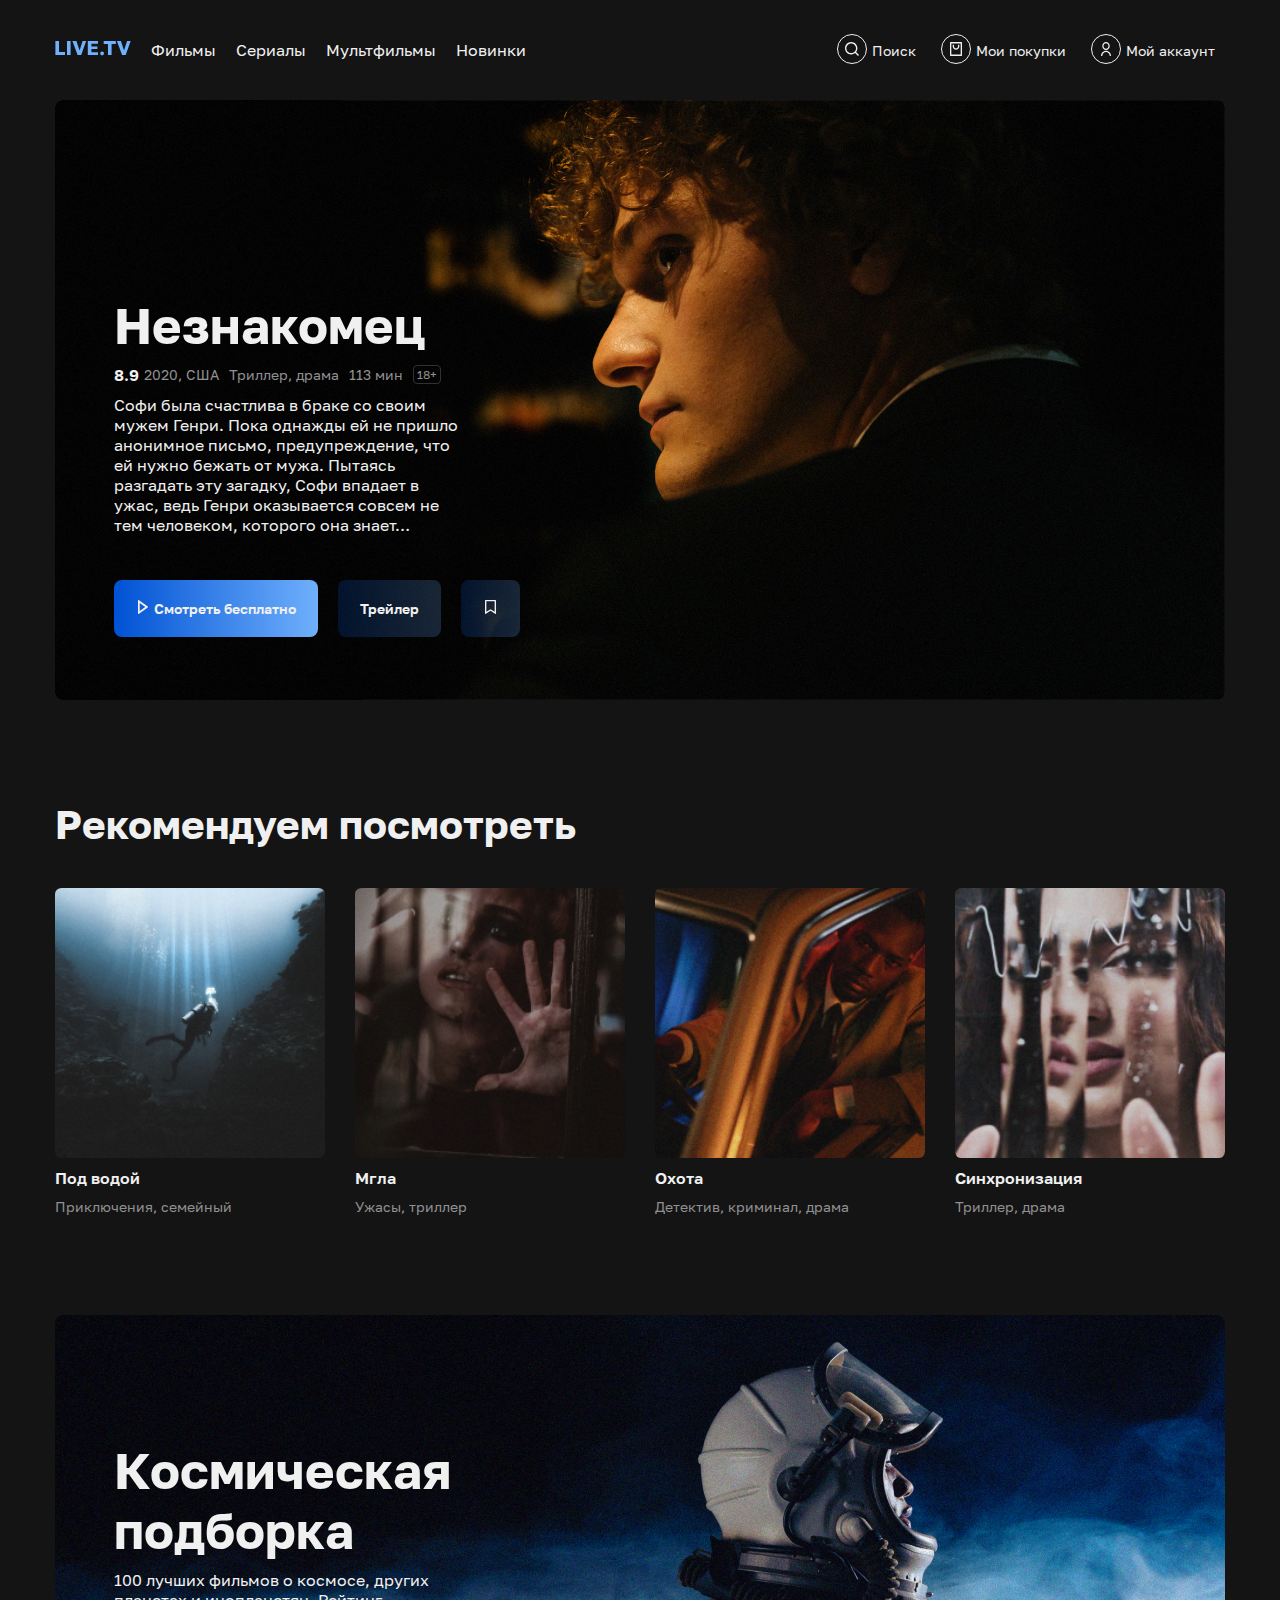
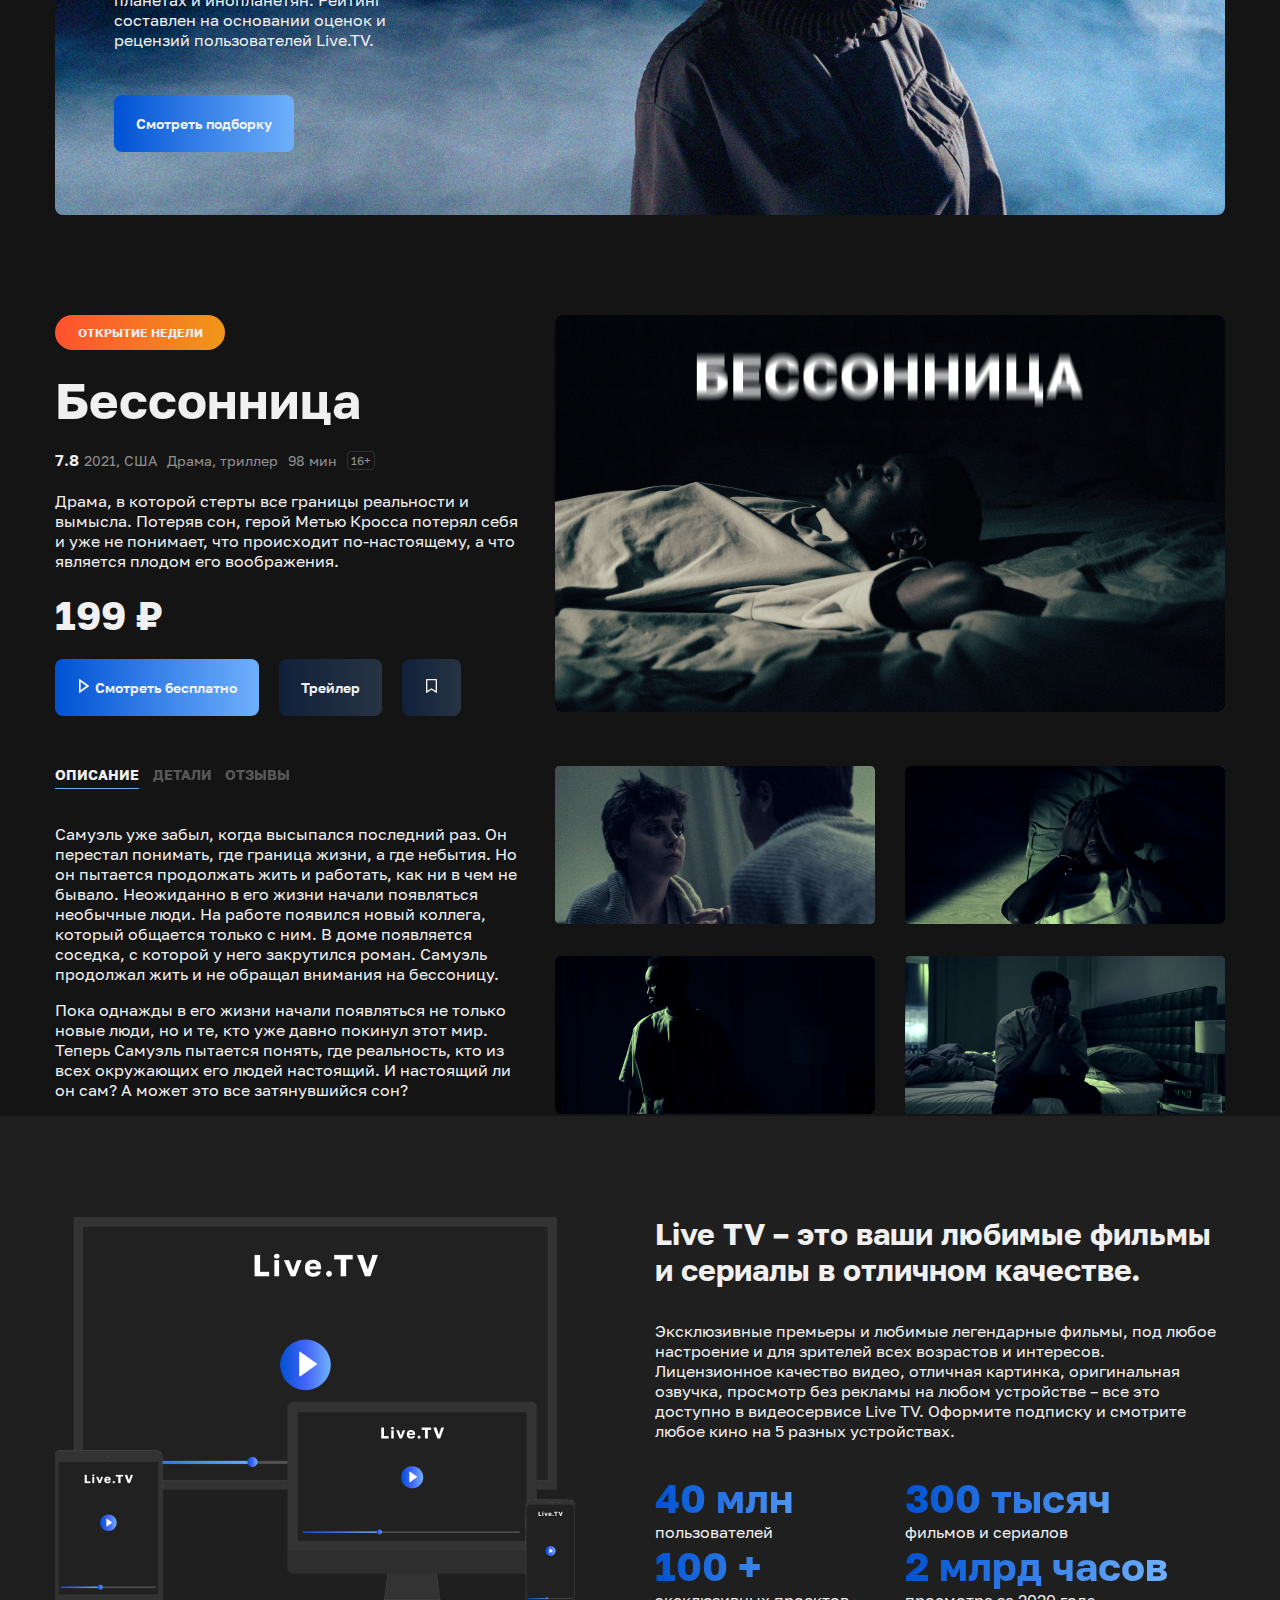
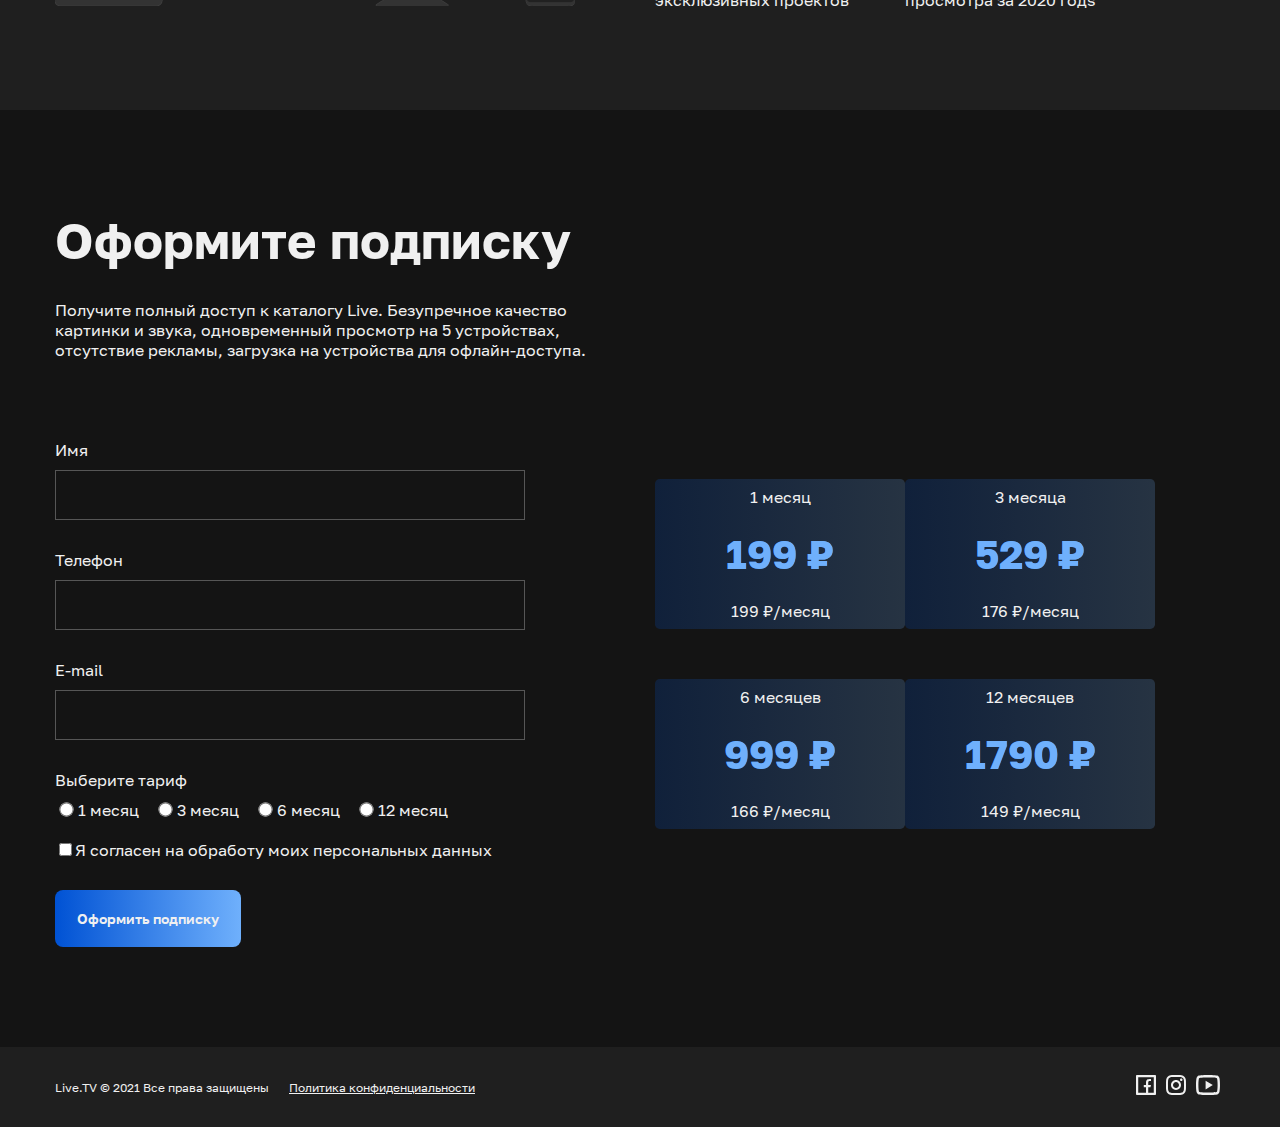
==== index.html @ 361237a5 "5" ====
<!doctype html>
<html lang="en">
<head>
    <meta charset="UTF-8">
    <meta name="viewport"
          content="width=device-width, user-scalable=no, initial-scale=1.0, maximum-scale=1.0, minimum-scale=1.0">
    <meta http-equiv="X-UA-Compatible" content="ie=edge">
    <link rel="stylesheet" href="./assets/css/style.css">
    <title>Document</title>
</head>
<body>

<div class="wrapper">

    <div class="header">
        <div class="container navbar d-flex align-items-center justify-content-between">
            <div class="navigation d-flex align-items-center">
                <div class="brand d-flex align-items-center">
                    <a href="#"><img src="/assets/img/Live.TV.svg" alt=""></a>
                </div>
                <div class="nav-links d-flex align-items-center">
                    <a href="#" class="nav-link">Фильмы</a>
                    <a href="#" class="nav-link">Сериалы</a>
                    <a href="#" class="nav-link">Мультфильмы</a>
                    <a href="#" class="nav-link">Новинки</a>
                </div>
            </div>
            <div class="navigation-buttons d-flex align-items-center">

                <a href="" class="nav-button d-flex align-items-center">
                    <span class="icon">
                        <img src="/assets/img/search.svg">
                    </span>
                    <span>Поиск</span>
                </a>

                <a href="" class="nav-button d-flex align-items-center">
                    <span class="icon">
                        <img src="/assets/img/bag.svg">
                    </span>
                    <span>Мои покупки</span>
                </a>

                <a href="" class="nav-button d-flex align-items-center">
                    <span class="icon">
                        <img src="/assets/img/account.svg">
                    </span>
                    <span>Мой аккаунт</span>
                </a>

            </div>
        </div>
    </div>

    <main>

        <div class="container">
            <div class="big-film-info d-flex flex-column-rev">
                <div class="w30 d-flex flex-column big-film-info-container">
                    <div class="big-film-info-title">
                        Незнакомец
                    </div>

                    <div class="big-film-info-ch d-flex">
                        <div class="rating d-flex ">
                            8.9
                        </div>
                        <div class="data d-flex align-items-center">
                            <div class="data-text">
                                2020, США
                            </div>
                            <div class="data-text">
                                Триллер, драма
                            </div>
                            <div class="data-text">
                                113 мин
                            </div>
                            <div class="age">
                                <div class="data-text">
                                    18+
                                </div>
                            </div>
                        </div>
                    </div>

                    <div class="big-film-info-about">
                        Софи была счастлива в браке со своим мужем Генри. Пока однажды ей не пришло анонимное письмо,
                        предупреждение, что ей нужно бежать от мужа. Пытаясь разгадать эту загадку, Софи впадает в ужас,
                        ведь Генри оказывается совсем не тем человеком, которого она знает…
                    </div>

                    <div class="big-film-info-buttons d-flex mt4">
                        <a href="#" class="button watch"> <img src="/assets/img/play.svg"> Смотреть бесплатно</a>
                        <a href="#" class="button dark-button">Трейлер</a>
                        <a href="#" class="button dark-button"><img src="/assets/img/bookmark.svg"></a>
                    </div>

                </div>
            </div>
        </div>

        <div class="container mt100">
            <div class="suggestion-tittle">
                Рекомендуем посмотреть
            </div>
            <div class="suggestions d-flex justify-content-between mt4">
                <div class="suggestion d-flex flex-column">
                    <img src="/assets/img/2.jpg" alt="" class="suggestion-image">
                    <div class="suggestion-name mt1">Под водой</div>
                    <div class="suggestion-genre data-text mt1">Приключения, семейный</div>
                </div>

                <div class="suggestion d-flex flex-column">
                    <img src="/assets/img/3.jpg" alt="" class="suggestion-image">
                    <div class="suggestion-name mt1">Мгла</div>
                    <div class="suggestion-genre data-text mt1">Ужасы, триллер</div>
                </div>

                <div class="suggestion d-flex flex-column">
                    <img src="/assets/img/4.jpg" alt="" class="suggestion-image">
                    <div class="suggestion-name mt1">Охота</div>
                    <div class="suggestion-genre data-text mt1">Детектив, криминал, драма</div>
                </div>

                <div class="suggestion d-flex flex-column">
                    <img src="/assets/img/5.jpg" alt="" class="suggestion-image">
                    <div class="suggestion-name mt1">Синхронизация</div>
                    <div class="suggestion-genre data-text mt1">Триллер, драма</div>
                </div>

            </div>
        </div>

        <div class="container mt100">
            <div class="big-film-info-2 d-flex flex-column-rev">
                <div class="w30 d-flex flex-column big-film-info-container">
                    <div class="big-film-info-title">
                        Космическая подборка
                    </div>

                    <div class="big-film-info-about">
                        100 лучших фильмов о космосе, других планетах
                        и инопланетян. Рейтинг составлен на основании
                        оценок и рецензий пользователей Live.TV.
                    </div>

                    <div class="big-film-info-buttons d-flex mt4">
                        <a href="#" class="button watch">Смотреть подборку</a>
                    </div>
                </div>
            </div>
        </div>

        <div class="container mt100">
            <div class="weekly-film">
                <div class="weekly-film-main d-flex justify-content-between">
                    <div class="weekly-film-main-short-description d-flex flex-column justify-content-between">

                        <div class="status">
                            ОТКРЫТИЕ НЕДЕЛИ
                        </div>

                        <div class="big-film-info-title">
                            Бессонница
                        </div>

                        <div class="big-film-info-ch d-flex ">
                            <div class="rating d-flex ">
                                7.8
                            </div>
                            <div class="data d-flex align-items-center">
                                <div class="data-text">
                                    2021, США
                                </div>
                                <div class="data-text">
                                    Драма, триллер
                                </div>
                                <div class="data-text">
                                    98 мин
                                </div>
                                <div class="age">
                                    <div class="data-text">
                                        16+
                                    </div>
                                </div>
                            </div>
                        </div>

                        <div class="big-film-info-about">
                            Драма, в которой стерты все границы реальности
                            и вымысла. Потеряв сон, герой Метью Кросса потерял
                            себя и уже не понимает, что происходит по-настоящему,
                            а что является плодом его воображения.
                        </div>

                        <div class="weekly-film-price">
                            199 ₽
                        </div>

                        <div class="big-film-info-buttons d-flex">
                            <a href="#" class="button watch"> <img src="/assets/img/play.svg"> Смотреть бесплатно</a>
                            <a href="#" class="button dark-button">Трейлер</a>
                            <a href="#" class="button dark-button"><img src="/assets/img/bookmark.svg"></a>
                        </div>

                    </div>

                    <div class="weekly-film-main-img">
                        <img src="/assets/img/7.jpg">
                    </div>

                </div>

                <div class="weekly-film-description d-flex justify-content-between mt5">
                    <div class="weekly-film-main-short-description d-flex flex-column justify-content-between">

                        <div class="description-toggle d-flex justify-content-between">
                            <div class="toggle-text active">
                                ОПИСАНИЕ
                            </div>
                            <div class="toggle-text inactive">
                                ДЕТАЛИ
                            </div>
                            <div class="toggle-text inactive">
                                ОТЗЫВЫ
                            </div>
                        </div>

                        <div class="big-film-info-about">
                            <p>Самуэль уже забыл, когда высыпался последний раз. Он перестал понимать, где граница
                                жизни, а
                                где небытия. Но он пытается продолжать жить и работать, как ни в чем не бывало.
                                Неожиданно в
                                его жизни начали появляться необычные люди. На работе появился новый коллега, который
                                общается только с ним. В доме появляется соседка, с которой у него закрутился роман.
                                Самуэль
                                продолжал жить и не обращал внимания на бессоницу.</p>
                            <p>Пока однажды в его жизни начали появляться не только новые люди, но и те, кто уже давно
                                покинул этот мир. Теперь Самуэль пытается понять, где реальность, кто из всех окружающих
                                его
                                людей настоящий. И настоящий ли он сам? А может это все затянувшийся сон?</p>
                        </div>

                    </div>

                    <div class="weekly-film-image-group d-flex flex-wrap justify-content-between">
                        <div class="image-card">
                            <img src="/assets/img/8.jpg">
                        </div>

                        <div class="image-card">
                            <img src="/assets/img/9.jpg">
                        </div>

                        <div class="image-card mt3">
                            <img src="/assets/img/10.jpg">
                        </div>

                        <div class="image-card mt3">
                            <img src="/assets/img/11.jpg">
                        </div>

                    </div>
                </div>

            </div>
        </div>

        <div class="container-fluid bg-gray d-flex justify-content-center">
            <div class="container mt100 mb100">
                <div class="weekly-film-main d-flex justify-content-between">

                    <div class="livetv-img">
                        <img src="/assets/img/12.png">
                    </div>


                    <div class="livetv d-flex flex-column justify-content-between">

                        <div class="livetv-about">
                            Live TV – это ваши любимые фильмы
                            и сериалы в отличном качестве.
                        </div>

                        <div class="big-film-info-about">
                            Эксклюзивные премьеры и любимые легендарные фильмы, под любое настроение и для зрителей всех
                            возрастов и интересов. Лицензионное качество видео, отличная картинка, оригинальная озвучка,
                            просмотр без рекламы на любом устройстве – все это доступно в видеосервисе Live TV. Оформите
                            подписку и смотрите любое кино на 5 разных устройствах.
                        </div>

                        <div class="livetv-color-texts d-flex justify-content-between">
                            <div class="livetv-text-col d-flex flex-column">

                                <div class="livetv-color-text-block d-flex flex-column">
                                    <div class="livetv-color-text">
                                        40 млн
                                    </div>
                                    <div class="subtext">
                                        пользователей
                                    </div>
                                </div>

                                <div class="livetv-color-text-block d-flex flex-column">
                                    <div class="livetv-color-text">
                                        100 +
                                    </div>
                                    <div class="subtext">
                                        эксклюзивных проектов
                                    </div>
                                </div>

                            </div>
                            <div class="livetv-text-col d-flex flex-column">

                                <div class="livetv-color-text-block d-flex flex-column">
                                    <div class="livetv-color-text">
                                        300 тысяч
                                    </div>
                                    <div class="subtext">
                                        фильмов и сериалов
                                    </div>
                                </div>

                                <div class="livetv-color-text-block d-flex flex-column">
                                    <div class="livetv-color-text">
                                        2 млрд часов
                                    </div>
                                    <div class="subtext">
                                        просмотра за 2020 годs
                                    </div>
                                </div>

                            </div>
                        </div>


                    </div>

                </div>
            </div>
        </div>

        <div class="container mt100 ">
            <div class="big-film-info-title">
                Оформите подписку
            </div>

            <div class="big-film-info-about subscribe-text mt3">
                Получите полный доступ к каталогу Live. Безупречное качество
                картинки и звука, одновременный просмотр на 5 устройствах,
                отсутствие рекламы, загрузка на устройства для офлайн-доступа.
            </div>


            <div class="subscribe d-flex justify-content-between mt5">
                <div class="subscribe-form">
                    <form action="" class="d-flex flex-column">
                        <label class="mt3">Имя</label>
                        <input type="text" class="mt1">

                        <label class="mt3">Телефон</label>
                        <input type="text" class="mt1">

                        <label class="mt3">E-mail</label>
                        <input type="text" class="mt1">

                        <label class="mt3">Выберите тариф</label>

                        <div class="radios d-flex mt1">
                            <div class="radio-group d-flex">
                                <label><input type="radio" name="1">1 месяц</label>
                            </div>

                            <div class="radio-group d-flex">
                                <label><input type="radio" name="1">3 месяц</label>
                            </div>

                            <div class="radio-group d-flex">
                                <label><input type="radio" name="1">6 месяц</label>
                            </div>

                            <div class="radio-group d-flex">
                                <label><input type="radio" name="1">12 месяц</label>
                            </div>

                        </div>

                        <div class="personal-data mt2">
                            <div class="radio-group d-flex">
                                <label><input type="checkbox" name="1">Я согласен на обработу моих персональных данных</label>
                            </div>
                        </div>

                        <div class="big-film-info-buttons d-flex mt3">
                            <a href="#" class="button watch">Оформить подписку</a>
                        </div>
                    </form>
                </div>

                <div class="subscribe-price d-flex align-items-center">

                    <div class="d-flex justify-content-between">
                        <div class="livetv-text-col d-flex flex-column">

                            <div class="livetv-color-text-block subscribe-prices d-flex flex-column">
                                <div class="subtext">
                                    1 месяц
                                </div>
                                <div class="livetv-color-text">
                                    199 ₽
                                </div>
                                <div class="subtext">
                                    199 ₽/месяц
                                </div>
                            </div>

                            <div class="livetv-color-text-block subscribe-prices d-flex flex-column">
                                <div class="subtext">
                                    6 месяцев
                                </div>
                                <div class="livetv-color-text">
                                    999 ₽
                                </div>
                                <div class="subtext">
                                    166 ₽/месяц
                                </div>
                            </div>

                        </div>
                        <div class="livetv-text-col d-flex flex-column">

                            <div class="livetv-color-text-block subscribe-prices d-flex flex-column">
                                <div class="subtext">
                                    3 месяца
                                </div>
                                <div class="livetv-color-text">
                                    529 ₽
                                </div>
                                <div class="subtext">
                                    176 ₽/месяц
                                </div>
                            </div>

                            <div class="livetv-color-text-block subscribe-prices d-flex flex-column">
                                <div class="subtext">
                                    12 месяцев
                                </div>
                                <div class="livetv-color-text">
                                    1790 ₽
                                </div>
                                <div class="subtext">
                                    149 ₽/месяц
                                </div>
                            </div>

                        </div>
                    </div>

                </div>
            </div>

        </div>

    </main>

    <div class="footer mt100">
        <div class="container d-flex align-items-center justify-content-between">
            <div class="texts d-flex">
                <div class="copyright">
                    Live.TV © 2021 Все права защищены
                </div>

                <div class="politics">
                    <a href="#" class="politics-link">
                        Политика конфиденциальности
                    </a>
                </div>
            </div>

            <div class="icons d-flex">
                <div class="icon">
                    <img src="assets/img/facebook.svg">
                </div>
                <div class="icon">
                    <img src="assets/img/instagram.svg">
                </div>
                <div class="icon">
                    <img src="assets/img/youtube.svg">
                </div>
            </div>
        </div>
    </div>

</div>

</body>
</html>
---- assets/css/style.css ----
@import url("fonts.css");

* {
    box-sizing: border-box;
}

body {
    padding: 0;
    margin: 0;
    background-color: #141414;
}

.container {
    width: 1170px;
}

.container-fluid {
    width: 100%;
}


.w30 {
    width: 430px;
}

.d-flex {
    display: flex;
}

.flex-column {
    flex-direction: column;
}

.flex-column-rev {
    flex-direction: column-reverse;
}

.justify-content-center {
    justify-content: center;
}

.justify-content-between {
    justify-content: space-between;
}

.align-items-center {
    align-items: center;
}

.align-items-stretch {
    align-items: stretch;
}

.flex-wrap {
    flex-wrap: wrap;
}

.mt1 {
    margin-top: 10px;
}

.mt2 {
    margin-top: 20px;
}

.mt3 {
    margin-top: 30px;
}

.mt4 {
    margin-top: 40px !important;
}

.mt100 {
    margin-top: 100px;
}

.mt5 {
    margin-top: 50px !important;
}

.mb100 {
    margin-bottom: 100px;
}

.bg-gray {
    background: #1f1f1f;
}

.wrapper {
    display: flex;
    flex-direction: column;
}

main {
    display: flex;
    flex-direction: column;
    align-items: center;
    flex-grow: 1;
    min-height: 100vh;
}

.header {
    display: flex;
    justify-content: center;
    flex-grow: 0;
    height: 100px;
}

.nav-link {
    text-decoration: none;
    color: #f0f0f0;
    font-size: 16px;
    margin: 0 10px;
    font-family: "Golos-Text_Regular";
}

.brand {
    margin-right: 10px;
}

.nav-button {
    text-decoration: none;
    color: #f0f0f0;
    font-size: 14px;
    margin: 0 10px;
    font-family: "Golos-Text_Regular";
}

.button > * {
    margin: 0 2px;
}

.footer {
    display: flex;
    justify-content: center;
    flex-grow: 0;
    height: 80px;
    background-color: #1f1f1f;
}

.texts * {
    color: #f0f0f0;
    font-size: 12px;
    margin-right: 20px;
    font-family: "Golos-Text_Regular";
}

.icon {
    margin: 0 5px;
    cursor: pointer;
}

.big-film-info {
    height: 600px;
    background-image: url("../img/1.jpg");
    border-radius: .5rem;
}

.big-film-info-container > * {
    margin: 5px 0;
}

.big-film-info-container {
    margin: 5%;
}

.big-film-info-title {
    font-family: "Golos-Text_Bold";
    font-size: 50px;
    color: #f0f0f0;
}

.rating {
    font-family: "Golos-Text_DemiBold";
    color: #f0f0f0;
}

.data > * {
    margin: 0 5px;
}

.data-text {
    font-family: "Golos-Text_Regular";
    font-size: 14px;
    color: #909090;
}

.age {
    border: 1px #313131 solid;
    border-radius: .25rem;
    padding: 1px 3px;

}

.age * {
    font-size: 12px;
}

.big-film-info-about {
    width: 80%;
    font-family: "Golos-Text_Regular";
    color: #f0f0f0;
}

.button {
    margin-right: 20px;
    text-decoration: none;
    color: #f0f0f0;
    font-family: "Golos-Text_DemiBold";
    font-size: 14px;
    padding: 20px 22px;
    background: linear-gradient(to right, #0052d4, #6fb0fc);
    border-radius: .5rem;
}

.dark-button {
    background: linear-gradient(to right, rgba(0, 82, 212, .2), rgba(111, 176, 252, .2)
    );
}

.suggestion-tittle {
    font-family: "Golos-Text_Bold";
    font-size: 40px;
    color: #f0f0f0;
}

.suggestions {
    flex-wrap: wrap;
}


.suggestion {
    width: 270px;
}

.suggestion-image {
    height: 270px;
    width: 100%;
    object-fit: cover;
    border-radius: .4rem;
}

.suggestion-name {
    font-family: "Golos-Text_DemiBold";
    font-size: 16px;
    color: #f0f0f0;
}

.big-film-info-2 {
    height: 500px;
    background-image: url("../img/6.jpg");
    border-radius: .5rem;
}

.weekly-film-main-short-description {
    width: 470px;
}

.weekly-film-main-img {
    width: 670px;
}

.weekly-film-main-img img {
    border-radius: .5rem;

}

.weekly-film .big-film-info-about {
    width: 100%;
}

.weekly-film-price {
    font-family: "Golos-Text_Bold";
    font-size: 40px;
    color: #f0f0f0;
}

.status {
    text-align: center;
    width: 170px;
    font-family: "Golos-Text_Bold";
    font-size: 12px;
    color: #f0f0f0;
    padding: 10px 20px;
    border-radius: 2rem;
    background: linear-gradient(to right, #ff512f, #f09719);
}

.description-toggle {
    width: 50%;
}

.toggle-text {
    padding-bottom: 5px;
    font-family: "Golos-Text_Bold";
    font-size: 14px;

    cursor: pointer;
}

.active {
    color: #f0f0f0;
    border-bottom: #6fb0fc solid 1px;
}

.inactive {
    color: #f0f0f0;
    opacity: .3;
}

.weekly-film-image-group {
    width: 670px;
}

.image-card {
    width: 320px;
    height: 160px;
}

.image-card img {
    object-fit: cover;
    border-radius: .3rem;
}

.livetv-about {

    font-family: "Golos-Text_Bold";
    font-size: 30px;
    color: #f0f0f0;
}

.livetv-color-text {
    font-family: "Golos-Text_Bold";
    font-size: 40px;
    background: linear-gradient(to right, #0052d4, #6fb0fc);
    -webkit-background-clip: text;
    -webkit-text-fill-color: transparent;
}

.subtext {
    font-family: "Golos-Text_Regular";
    color: #f0f0f0;
}

.livetv {
    width: 570px;
}

.livetv .big-film-info-about {
    width: 100%;
}

.livetv-color-texts {
    width: 90%;
}

.subscribe-text {
    width: 570px;
}

.subscribe-form {
    width: 470px;
}

.subscribe-price {
    width: 570px;
}

.subscribe-form label {
    font-family: "Golos-Text_Regular";
    color: #f0f0f0;
}

.subscribe-form input[type=text] {
    height: 50px;
    padding: 10px 20px;
    background: none;
    border: #565656 solid 1px;
    color: #f0f0f0;
    outline: none;
    transition: .1s;

}

.subscribe-form input[type=text]:focus {
    transition: .1s;
    transform: scale(1.05);
}

.radio-group {
    margin-right: 15px;
}

.subscribe-form input[type=radio] {
    accent-color: #f0f0f0;
    margin-right: 5px;
    transform: scale(1.1);
}

.subscribe-prices {
    display: flex;
    flex-direction: column;
    justify-content: space-between;
    align-items: center;
    background: linear-gradient(to right, rgba(0, 82, 212, .2), rgba(111, 176, 252, .2)
    );
    margin-bottom: 50px;
    padding: 8px;
    height: 150px;
    width: 250px;
    border-radius: .3rem;
}

.subscribe-prices > .livetv-color-text {
    text-align: center;
    -webkit-text-fill-color: #6fb0fc;
}

@media (max-width: 480px) {
    .container {
        justify-content: space-around;
        flex-wrap: wrap;
        padding: 0 5px;
        width: 100%;
    }

    .big-film-info {
        background-position: center;
    }

    .suggestions {
        justify-content: center;
    }

    .suggestion-tittle {
        text-align: center;
    }

    .suggestion {
        margin-top: 50px;
        width: 400px;
    }

    .suggestion-image {
        height: 400px;

    }

    .big-film-info-2 {
        background-position: center;
    }

    .weekly-film-main {
        flex-wrap: wrap;
    }

    .weekly-film-main-img img {
        width: 100%;
    }

    .big-film-info-buttons {
        justify-content: center;
    }


    .image-card {
        margin-top: 0 !important;
    }

    .livetv-color-texts {
        align-self: center;
    }

    .livetv-img img {
        width: 100%;
    }

    .weekly-film-description {
        flex-wrap: wrap;
    }


    .image-card {
        width: 100%;
        height: auto;
    }

    .image-card img {
        width: 100%;
        border-radius: 0.5rem;
    }

    .subscribe-text {
        width: 100%;
    }

    .big-film-info-title {
        text-align: center;
    }

    .subscribe {
        flex-wrap: wrap;
        flex-direction: column-reverse;
    }

    .subscribe-price {
        margin-top: 50px;
    }

    .subscribe-price {
        width: 100%;
    }

    .subscribe-prices {
        width: 225px;
    }

}
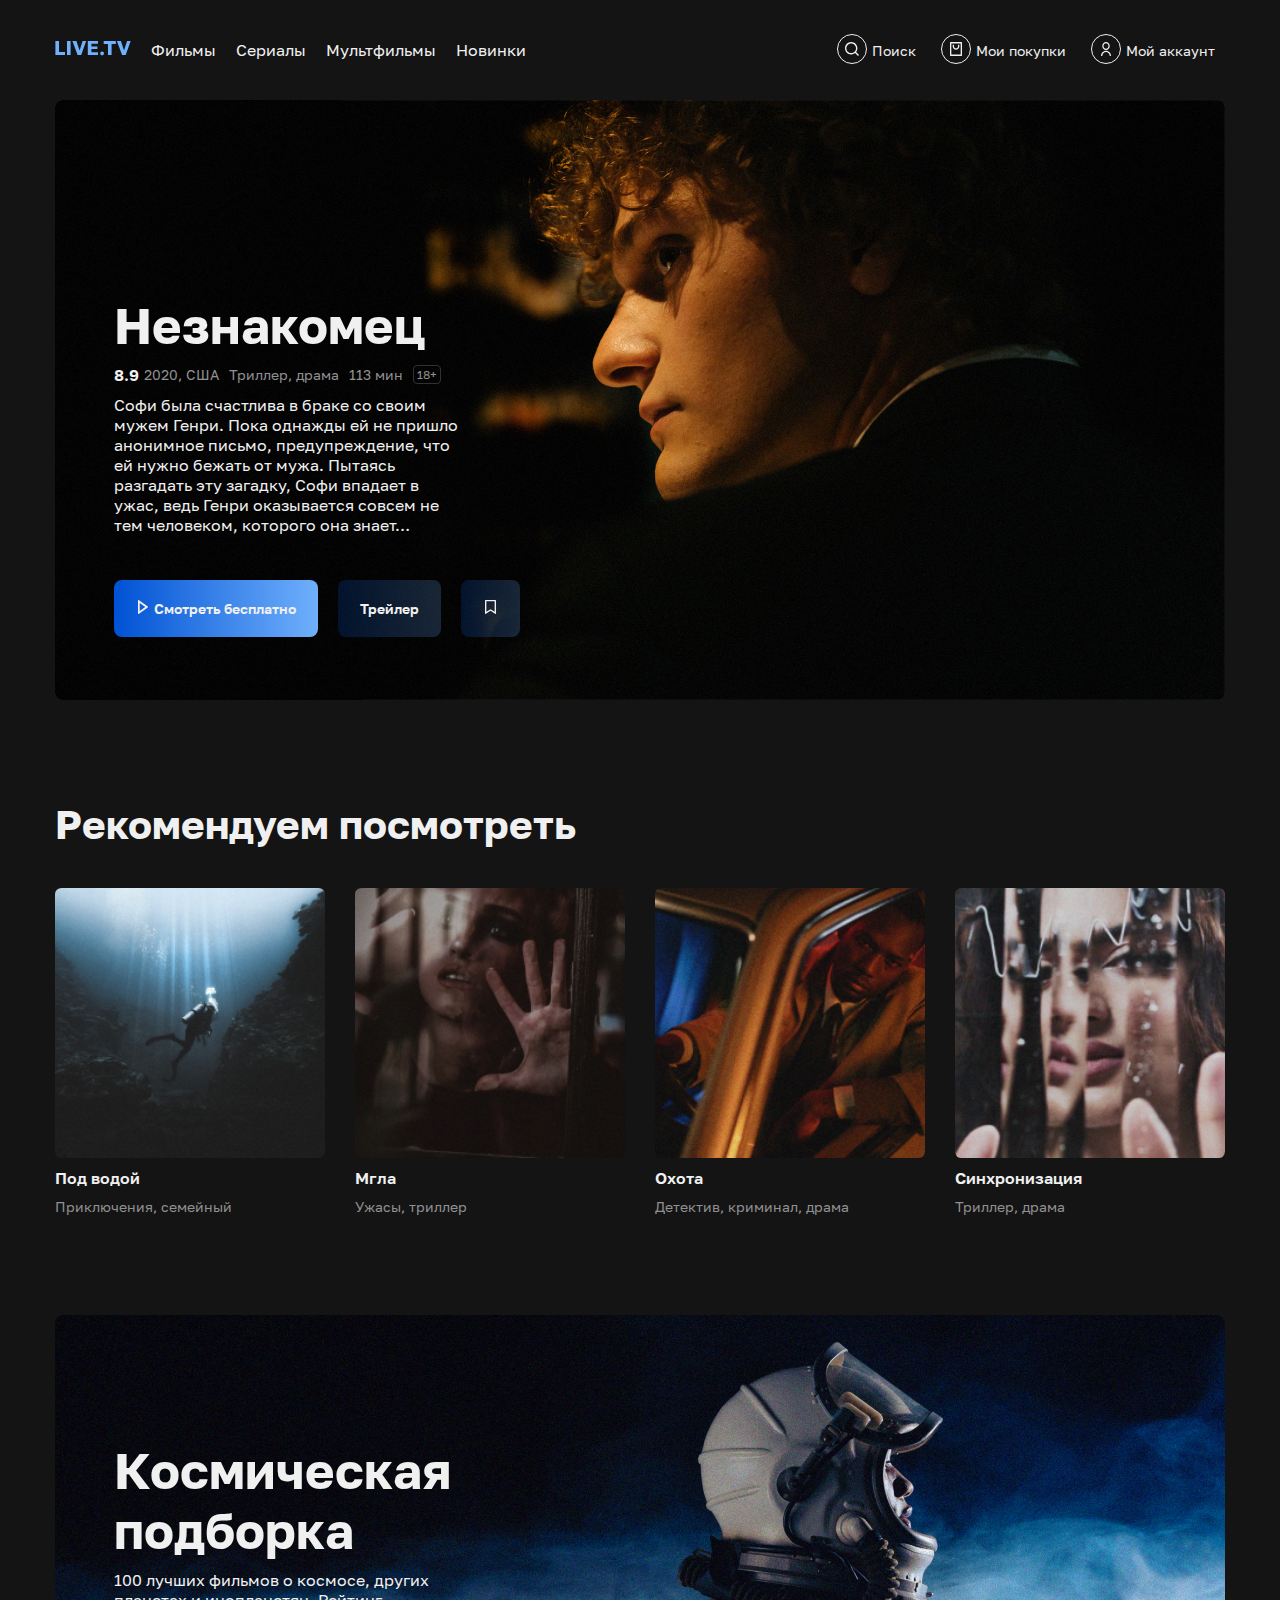
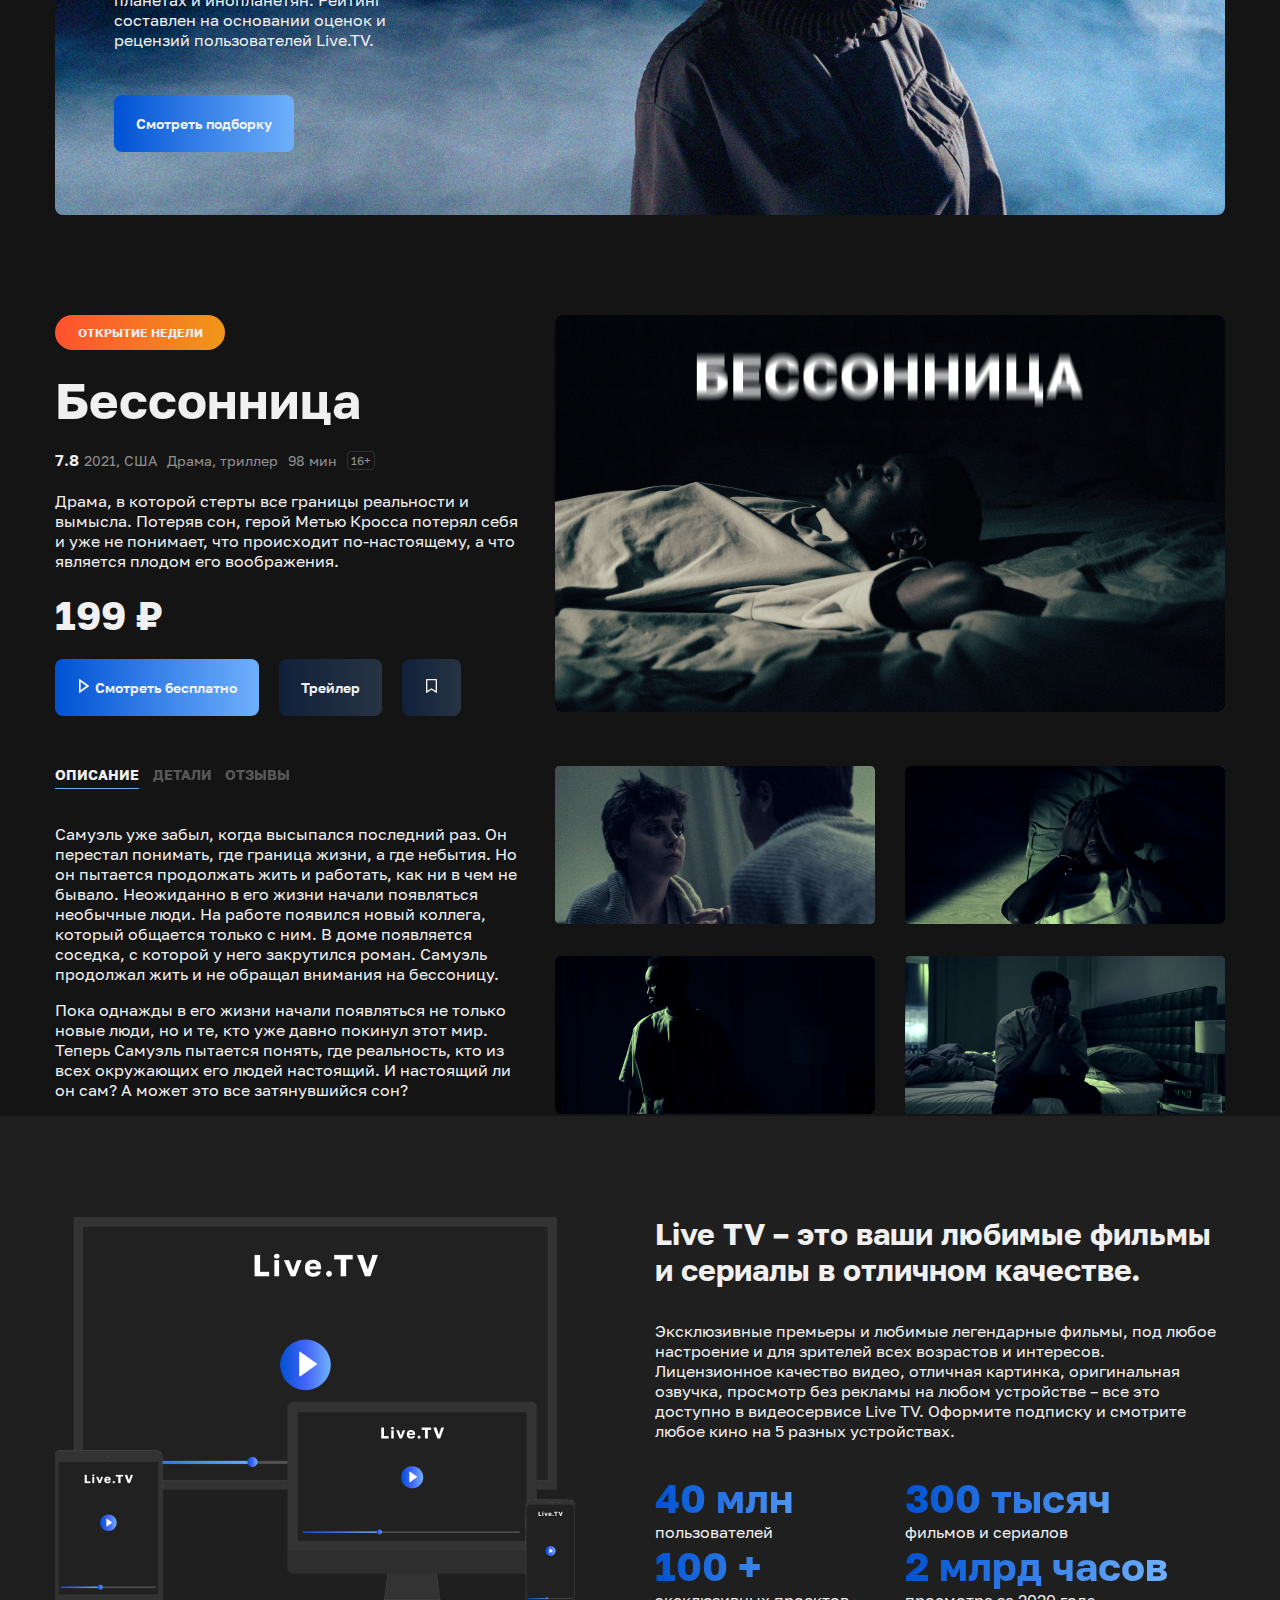
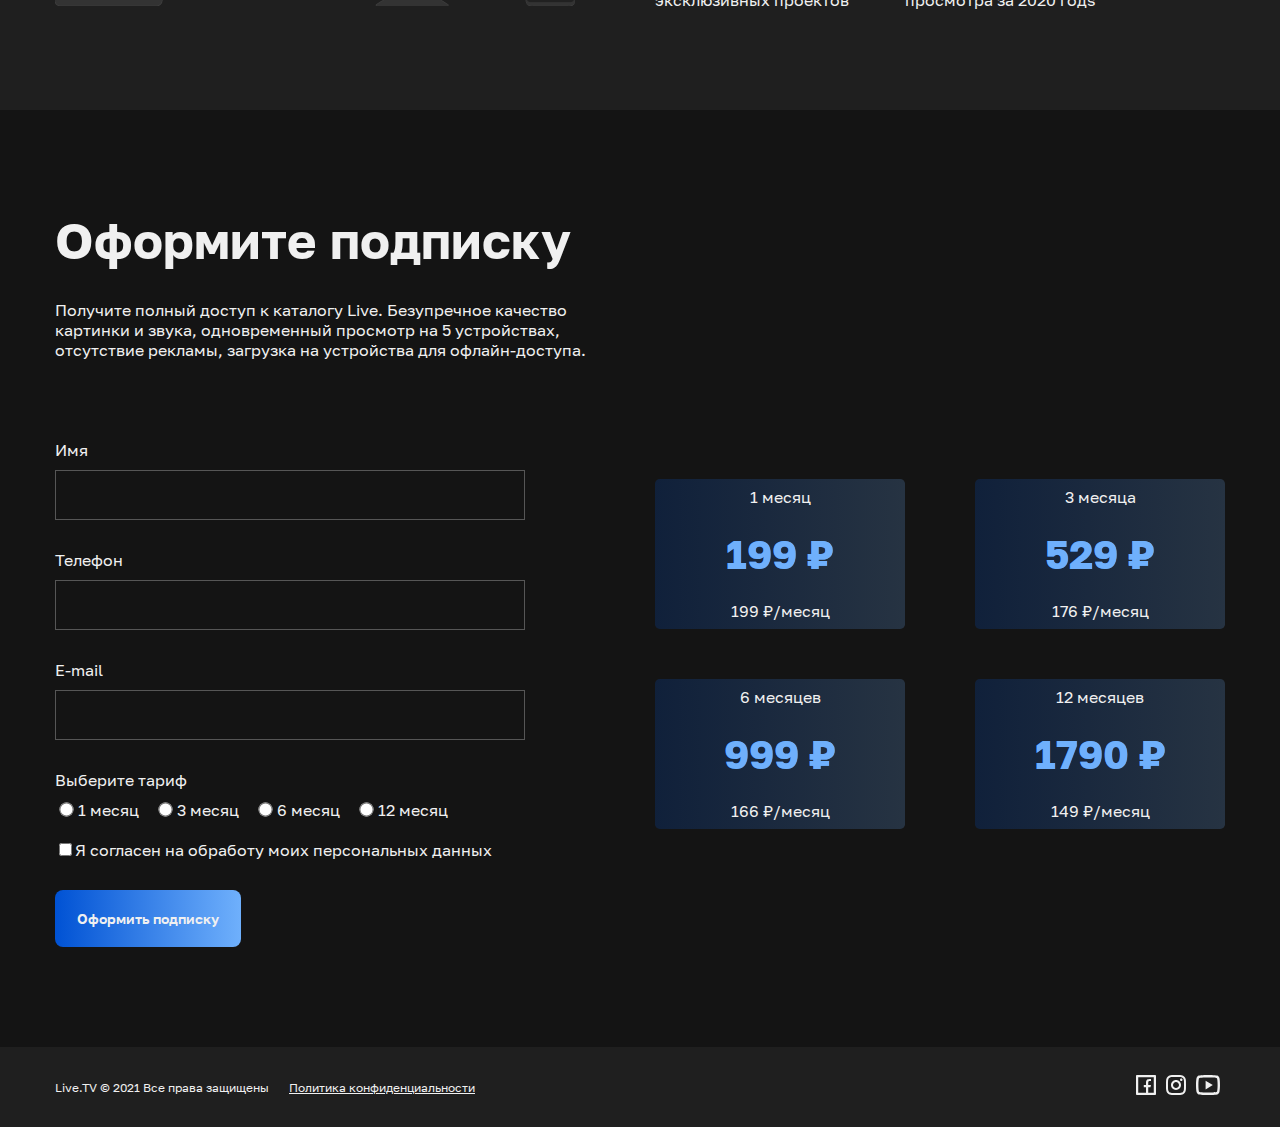
==== commit fd7c7cc3: "5" ====
--- a/index.html
+++ b/index.html
@@ -16,7 +16,7 @@
         <div class="container navbar d-flex align-items-center justify-content-between">
             <div class="navigation d-flex align-items-center">
                 <div class="brand d-flex align-items-center">
-                    <a href="#"><img src="/assets/img/Live.TV.svg" alt=""></a>
+                    <a href="#"><img src="./assets/img/Live.TV.svg" alt=""></a>
                 </div>
                 <div class="nav-links d-flex align-items-center">
                     <a href="#" class="nav-link">Фильмы</a>
@@ -29,21 +29,21 @@
 
                 <a href="" class="nav-button d-flex align-items-center">
                     <span class="icon">
-                        <img src="/assets/img/search.svg">
+                        <img src="./assets/img/search.svg">
                     </span>
                     <span>Поиск</span>
                 </a>
 
                 <a href="" class="nav-button d-flex align-items-center">
                     <span class="icon">
-                        <img src="/assets/img/bag.svg">
+                        <img src="./assets/img/bag.svg">
                     </span>
                     <span>Мои покупки</span>
                 </a>
 
                 <a href="" class="nav-button d-flex align-items-center">
                     <span class="icon">
-                        <img src="/assets/img/account.svg">
+                        <img src="./assets/img/account.svg">
                     </span>
                     <span>Мой аккаунт</span>
                 </a>
@@ -90,9 +90,9 @@
                     </div>
 
                     <div class="big-film-info-buttons d-flex mt4">
-                        <a href="#" class="button watch"> <img src="/assets/img/play.svg"> Смотреть бесплатно</a>
+                        <a href="#" class="button watch"> <img src="./assets/img/play.svg"> Смотреть бесплатно</a>
                         <a href="#" class="button dark-button">Трейлер</a>
-                        <a href="#" class="button dark-button"><img src="/assets/img/bookmark.svg"></a>
+                        <a href="#" class="button dark-button"><img src="./assets/img/bookmark.svg"></a>
                     </div>
 
                 </div>
@@ -105,25 +105,25 @@
             </div>
             <div class="suggestions d-flex justify-content-between mt4">
                 <div class="suggestion d-flex flex-column">
-                    <img src="/assets/img/2.jpg" alt="" class="suggestion-image">
+                    <img src="./assets/img/2.jpg" alt="" class="suggestion-image">
                     <div class="suggestion-name mt1">Под водой</div>
                     <div class="suggestion-genre data-text mt1">Приключения, семейный</div>
                 </div>
 
                 <div class="suggestion d-flex flex-column">
-                    <img src="/assets/img/3.jpg" alt="" class="suggestion-image">
+                    <img src="./assets/img/3.jpg" alt="" class="suggestion-image">
                     <div class="suggestion-name mt1">Мгла</div>
                     <div class="suggestion-genre data-text mt1">Ужасы, триллер</div>
                 </div>
 
                 <div class="suggestion d-flex flex-column">
-                    <img src="/assets/img/4.jpg" alt="" class="suggestion-image">
+                    <img src="./assets/img/4.jpg" alt="" class="suggestion-image">
                     <div class="suggestion-name mt1">Охота</div>
                     <div class="suggestion-genre data-text mt1">Детектив, криминал, драма</div>
                 </div>
 
                 <div class="suggestion d-flex flex-column">
-                    <img src="/assets/img/5.jpg" alt="" class="suggestion-image">
+                    <img src="./assets/img/5.jpg" alt="" class="suggestion-image">
                     <div class="suggestion-name mt1">Синхронизация</div>
                     <div class="suggestion-genre data-text mt1">Триллер, драма</div>
                 </div>
@@ -198,15 +198,15 @@
                         </div>
 
                         <div class="big-film-info-buttons d-flex">
-                            <a href="#" class="button watch"> <img src="/assets/img/play.svg"> Смотреть бесплатно</a>
+                            <a href="#" class="button watch"> <img src="./assets/img/play.svg"> Смотреть бесплатно</a>
                             <a href="#" class="button dark-button">Трейлер</a>
-                            <a href="#" class="button dark-button"><img src="/assets/img/bookmark.svg"></a>
+                            <a href="#" class="button dark-button"><img src="./assets/img/bookmark.svg"></a>
                         </div>
 
                     </div>
 
                     <div class="weekly-film-main-img">
-                        <img src="/assets/img/7.jpg">
+                        <img src="./assets/img/7.jpg">
                     </div>
 
                 </div>
@@ -245,19 +245,19 @@
 
                     <div class="weekly-film-image-group d-flex flex-wrap justify-content-between">
                         <div class="image-card">
-                            <img src="/assets/img/8.jpg">
+                            <img src="./assets/img/8.jpg">
                         </div>
 
                         <div class="image-card">
-                            <img src="/assets/img/9.jpg">
+                            <img src="./assets/img/9.jpg">
                         </div>
 
                         <div class="image-card mt3">
-                            <img src="/assets/img/10.jpg">
+                            <img src="./assets/img/10.jpg">
                         </div>
 
                         <div class="image-card mt3">
-                            <img src="/assets/img/11.jpg">
+                            <img src="./assets/img/11.jpg">
                         </div>
 
                     </div>
@@ -271,7 +271,7 @@
                 <div class="weekly-film-main d-flex justify-content-between">
 
                     <div class="livetv-img">
-                        <img src="/assets/img/12.png">
+                        <img src="./assets/img/12.png">
                     </div>
 
 
@@ -400,7 +400,7 @@
 
                 <div class="subscribe-price d-flex align-items-center">
 
-                    <div class="d-flex justify-content-between">
+                    <div class="w100 d-flex justify-content-between " style="width: 100%;">
                         <div class="livetv-text-col d-flex flex-column">
 
                             <div class="livetv-color-text-block subscribe-prices d-flex flex-column">
@@ -480,13 +480,13 @@
 
             <div class="icons d-flex">
                 <div class="icon">
-                    <img src="assets/img/facebook.svg">
+                    <img src="./assets/img/facebook.svg">
                 </div>
                 <div class="icon">
-                    <img src="assets/img/instagram.svg">
+                    <img src="./assets/img/instagram.svg">
                 </div>
                 <div class="icon">
-                    <img src="assets/img/youtube.svg">
+                    <img src="./assets/img/youtube.svg">
                 </div>
             </div>
         </div>
--- a/assets/css/style.css
+++ b/assets/css/style.css
@@ -516,4 +516,5 @@
         width: 225px;
     }
 
+
 }